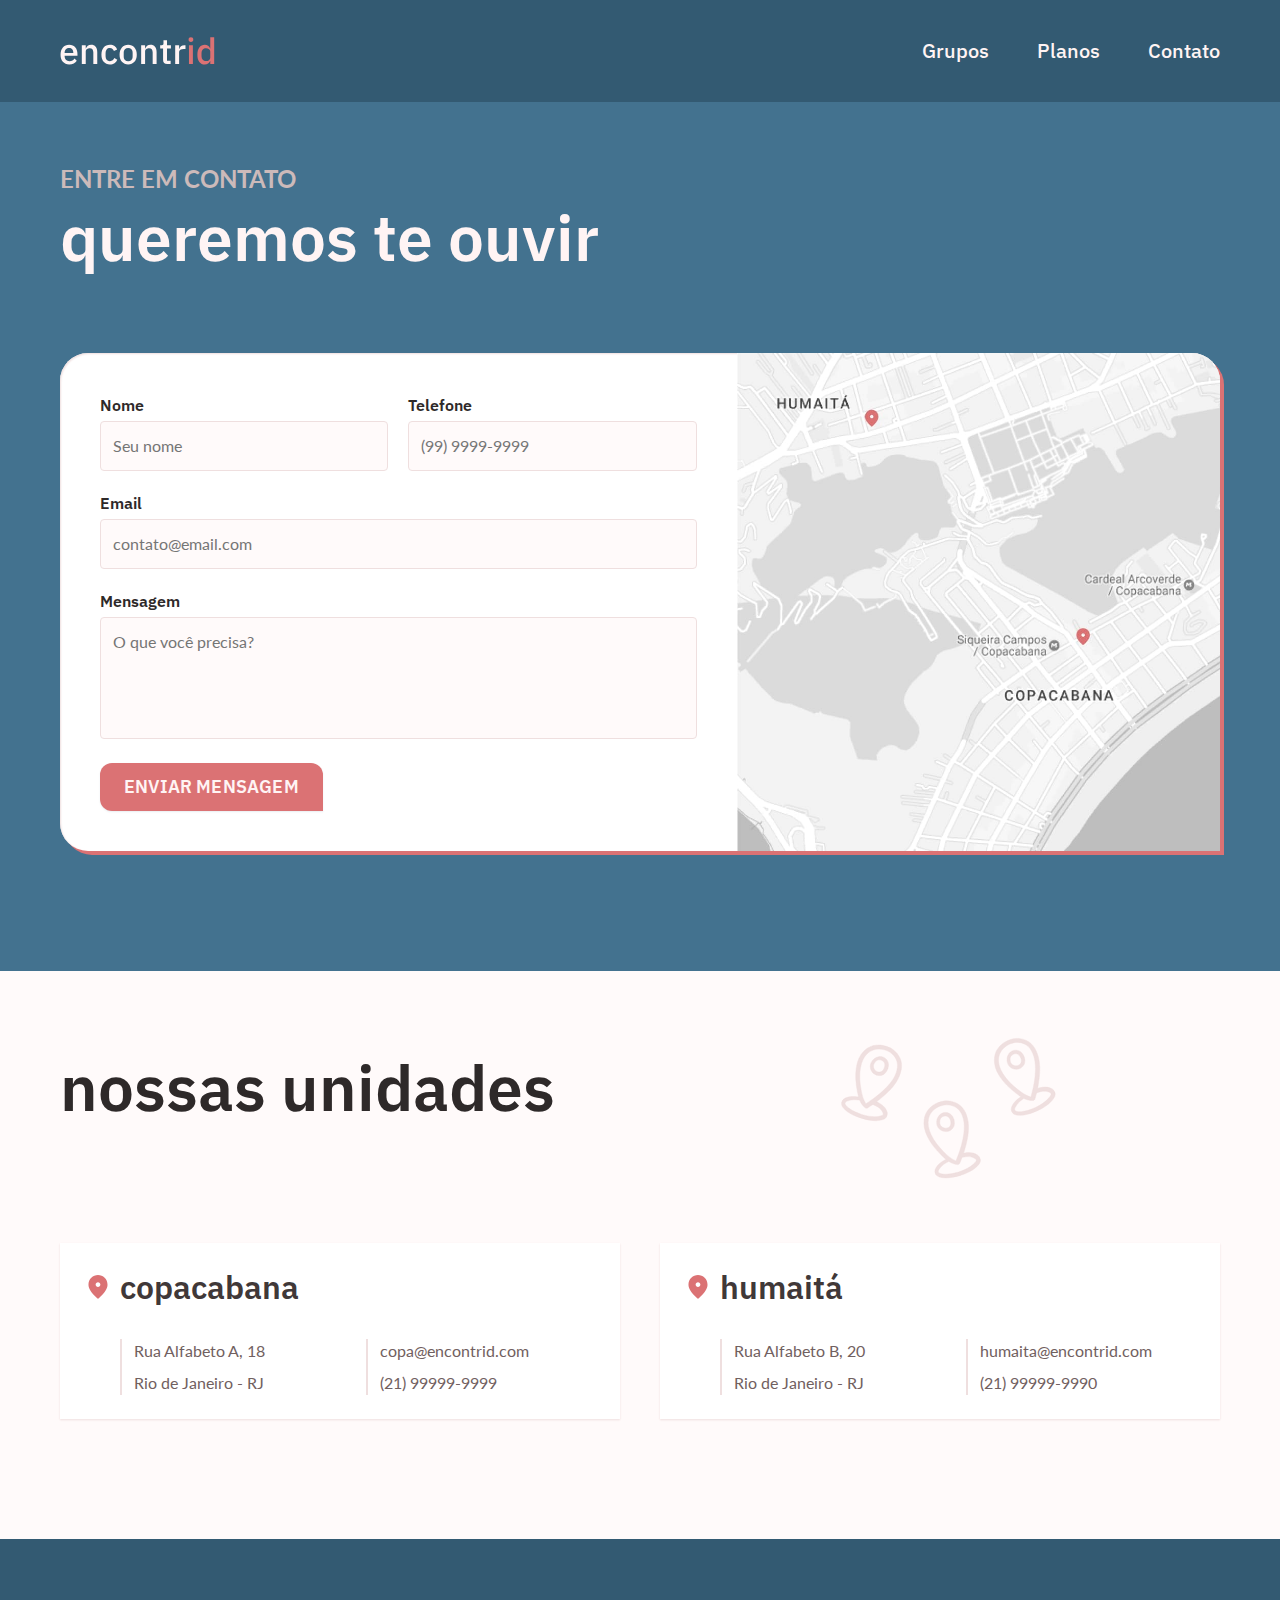
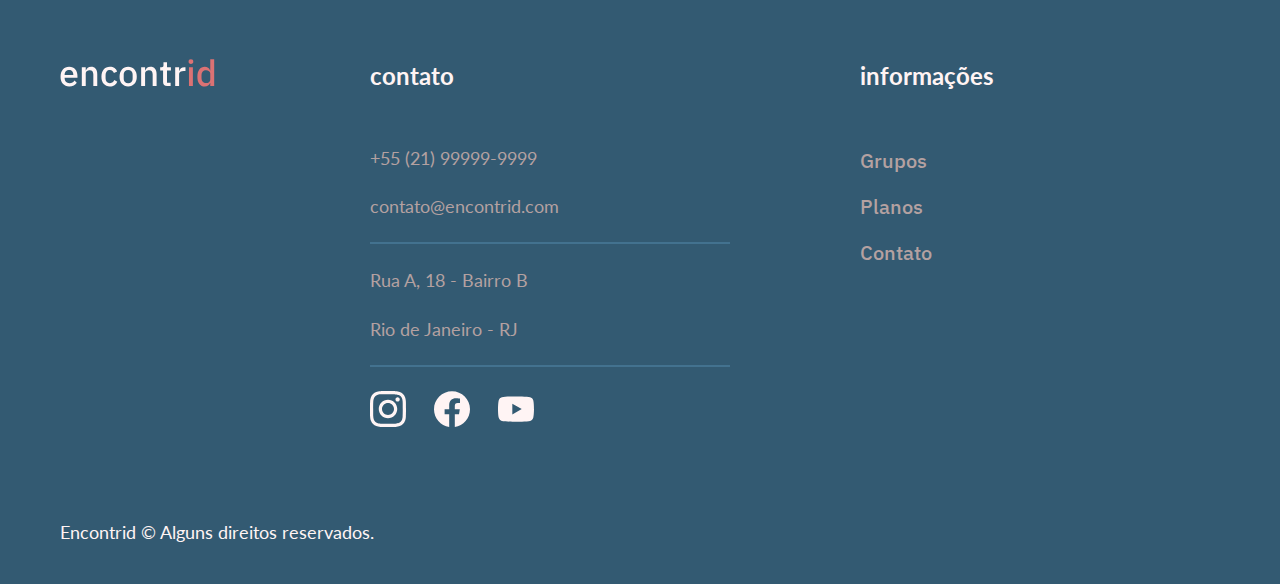
==== contact.html @ 27de003d "contact page" ====
<!DOCTYPE html>
<html lang="pt-br">
    <head>
        <meta charset="UTF-8">
        <meta name="viewport" content="width=device-width, initial-scale=1.0">
        <title>Contato | Encontrid</title>
        <meta name="description" content="Entre em contato conosco.">
        <link rel="stylesheet" href="./css/style.css">
    
        <link rel="preconnect" href="https://fonts.googleapis.com">
        <link rel="preconnect" href="https://fonts.gstatic.com" crossorigin>
        <link href="https://fonts.googleapis.com/css2?family=IBM+Plex+Sans:wght@500;600&family=Lato:wght@400;700&family=Merriweather:ital,wght@1,300&display=swap" rel="stylesheet">
    </head>
    <body>
        <header class="header-bg">
            <div class="header container">
                <a href="./">
                    <img src="./assets/img/encontrid.svg" alt="Encontrid">
                </a>
                <input id="header-menu-toggle" type="checkbox"/>
                <label class="header-menu-button-container" for="header-menu-toggle">
                    <div class="header-menu-button"></div>
                </label>
                <nav aria-label="primary">
                    <ul class="header-menu color-2 font-1-m">
                        <li><a href="./groups.html">Grupos</a></li>
                        <li><a href="./plans.html">Planos</a></li>
                        <li><a href="./contact.html">Contato</a></li>
                    </ul>
                </nav>
            </div>
        </header>
        <main class="contact-bg">
            <div class="title">
                <div class="container">
                    <p class="font-2-m-b color-4 all-caps">entre em contato</p>
                    <h1 class="font-1-xxl color-2">queremos te ouvir</h1>
                </div>
            </div>
            <div class="container padding-bottom">
                <div class="contact">
                    <section class="contact-form" aria-label="Formulário">
                        <form class="form" action="./contact.html">
                            <div>
                                <label for="name">Nome</label>
                                <input type="text" id="name" name="name" placeholder="Seu nome">
                            </div>
                            <div>
                                <label for="phone">Telefone</label>
                                <input type="text" id="phone" name="phone" placeholder="(99) 9999-9999">
                            </div>
                            <div class="col-2">
                                <label for="email">Email</label>
                                <input type="email" id="email" name="email" placeholder="contato@email.com">
                            </div>
                            <div class="col-2">
                                <label for="message">Mensagem</label>
                                <textarea rows="4" id="message" name="message" placeholder="O que você precisa?"></textarea>
                            </div>
                            <button class="button col-2">Enviar mensagem</button>
                        </form>
                    </section>
                    <section class="contact-map" aria-label="Sedes">
                        <img src="./assets/img/map.jpg" alt="Mapa com a localização das sedes em Copacabana e Humaitá">
                    </section>
                </div>
            </div>
        </main>
        <article class="address container padding-top padding-bottom">
            <h2 class="font-1-xxl color-10">nossas unidades</h2>
            <div class="address-item">
                <h3 class="font-1-l color-9">copacabana</h3>
                <div class="address-item-content font-2-xs color-7">
                    <p>Rua Alfabeto A, 18</p>
                    <p>Rio de Janeiro - RJ</p>
                </div>
                <div class="address-item-content font-2-xs color-7">
                    <a href="mailto:copa@encontrid.com">copa@encontrid.com</a>
                    <a href="tel:+5521999999999">(21) 99999-9999</a>
                </div>
            </div>
            <div class="address-item">
                <h3 class="font-1-l color-9">humaitá</h3>
                <div class="address-item-content font-2-xs color-7">
                    <p>Rua Alfabeto B, 20</p>
                    <p>Rio de Janeiro - RJ</p>
                </div>
                <div class="address-item-content font-2-xs color-7">
                    <a href="mailto:humaita@encontrid.com">humaita@encontrid.com</a>
                    <a href="tel:+5521999999990">(21) 99999-9990</a>
                </div>
            </div>
        </article>
        <footer class="footer-bg">
            <div class="footer container">
                <img src="./assets/img/encontrid.svg" alt="Encontrid">
                <div class="footer-contact">
                    <h3 class="font-2-m-b color-2">contato</h3>
                    <ul class="font-2-s color-5">
                        <li><a href="tel:+5521999999999">+55 (21) 99999-9999</a></li>
                        <li><a href="mailto:contato@encontrid.com">contato@encontrid.com</a></li>
                        <li>Rua A, 18 - Bairro B</li>
                        <li>Rio de Janeiro - RJ</li>
                    </ul>
                    <ul class="footer-socials">
                        <li>
                            <a href="./"><img src="./assets/icons/instagram.svg" alt="Instagram"></a>
                        </li>
                        <li>
                            <a href="./"><img src="./assets/icons/facebook.svg" alt="Facebook"></a>
                        </li>
                        <li>
                            <a href="./"><img src="./assets/icons/youtube.svg" alt="Youtube"></a>
                        </li>
                    </ul>
                </div>
                <div class="footer-infos">
                    <h3 class="font-2-m-b color-2">informações</h3>
                    <nav>
                        <ul class="font-1-m color-5">
                            <li><a href="./groups.html">Grupos</a></li>
                            <li><a href="./plans.html">Planos</a></li>
                            <li><a href="./contact.html">Contato</a></li>
                        </ul>
                    </nav>
                </div>
                <p class="footer-copy font-2-s color-2">Encontrid © Alguns direitos reservados.</p>
            </div>
        </footer>
    </body>
</html>
---- css/style.css ----
@import "./global/global.css";
@import "./utils/typography.css";
@import "./utils/colors.css";

@import "./global/header.css";
@import "./global/footer.css";

/* Utils */
@import "./utils/components.css";
@import "./utils/form.css";

/* Home */
@import "./home/intro.css";
@import "./home/methodology.css";
@import "./home/testimony.css";

/* Groups */
@import "./groups/groups-list.css";
@import "./groups/groups.css";

/* Plans */
@import "./plans/plans.css";
@import "./plans/questions.css";

/* Contact */
@import "./contact/contact.css";
@import "./contact/address.css";
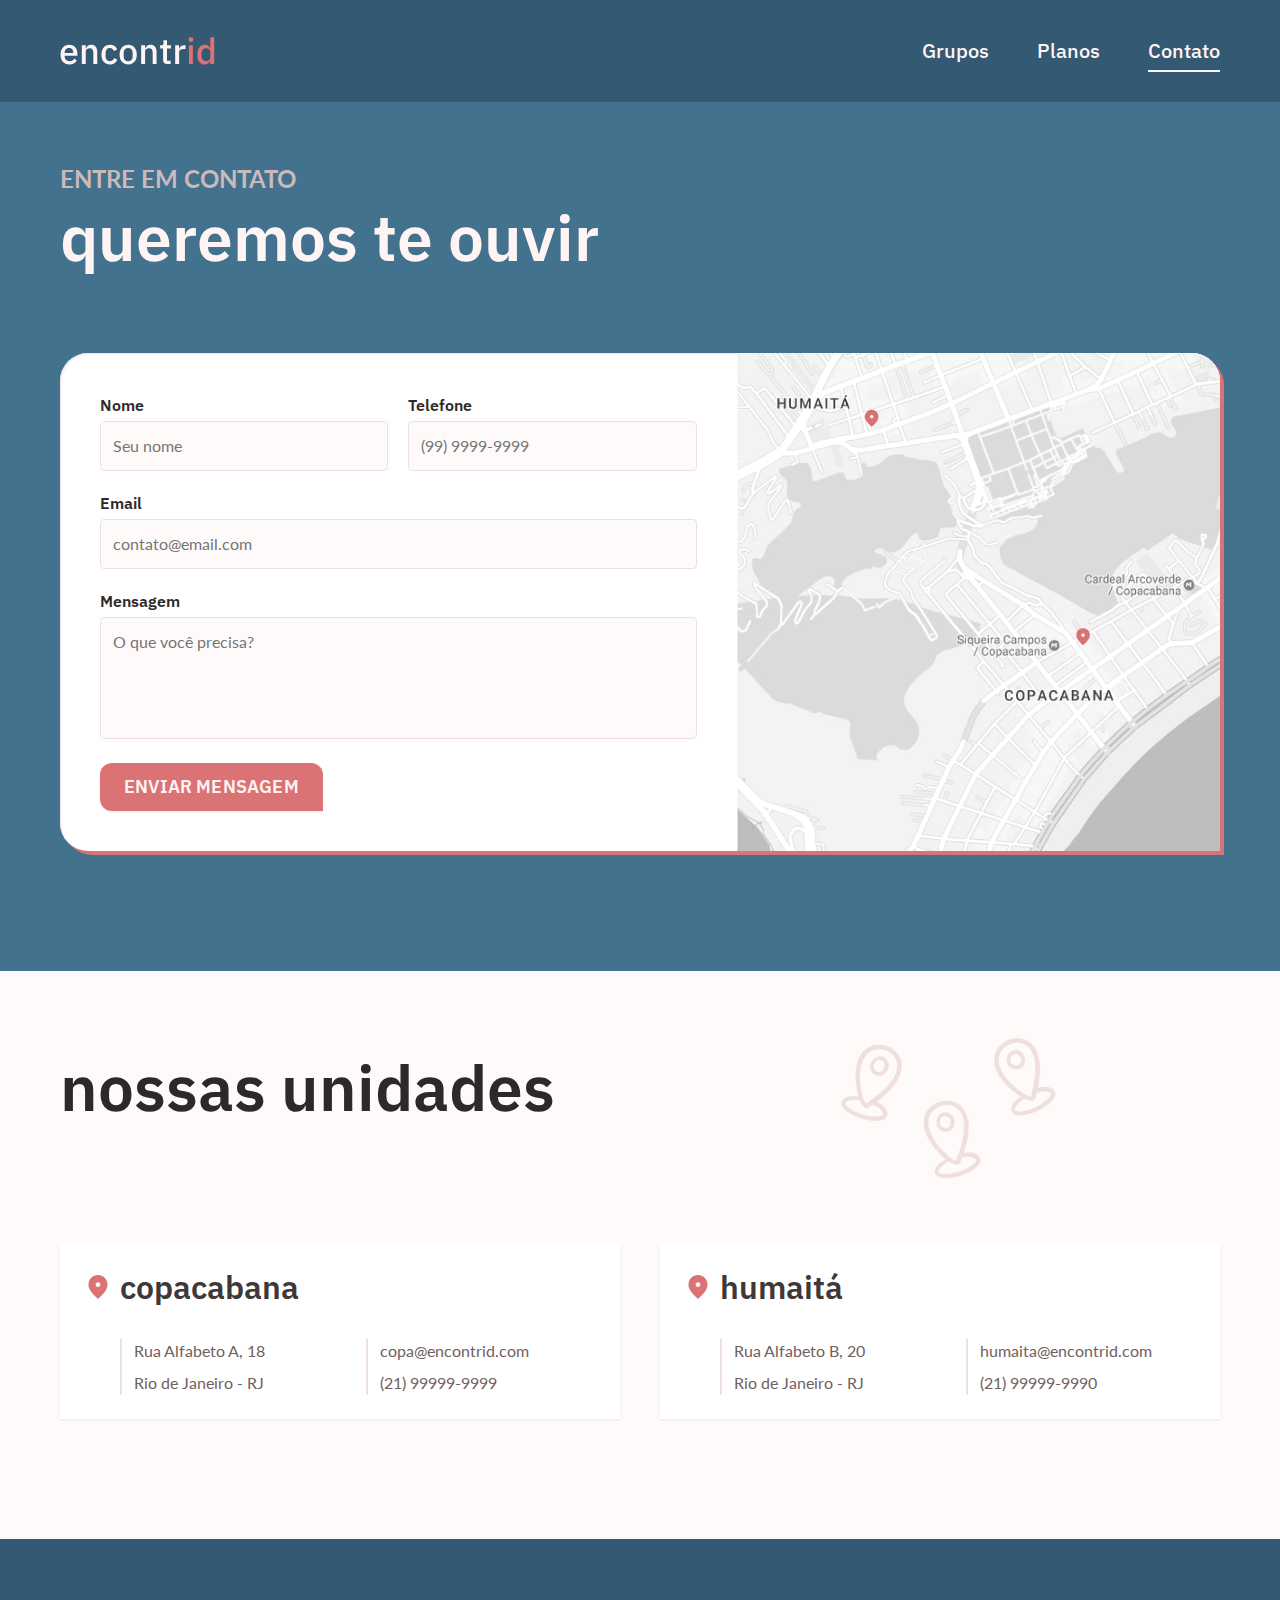
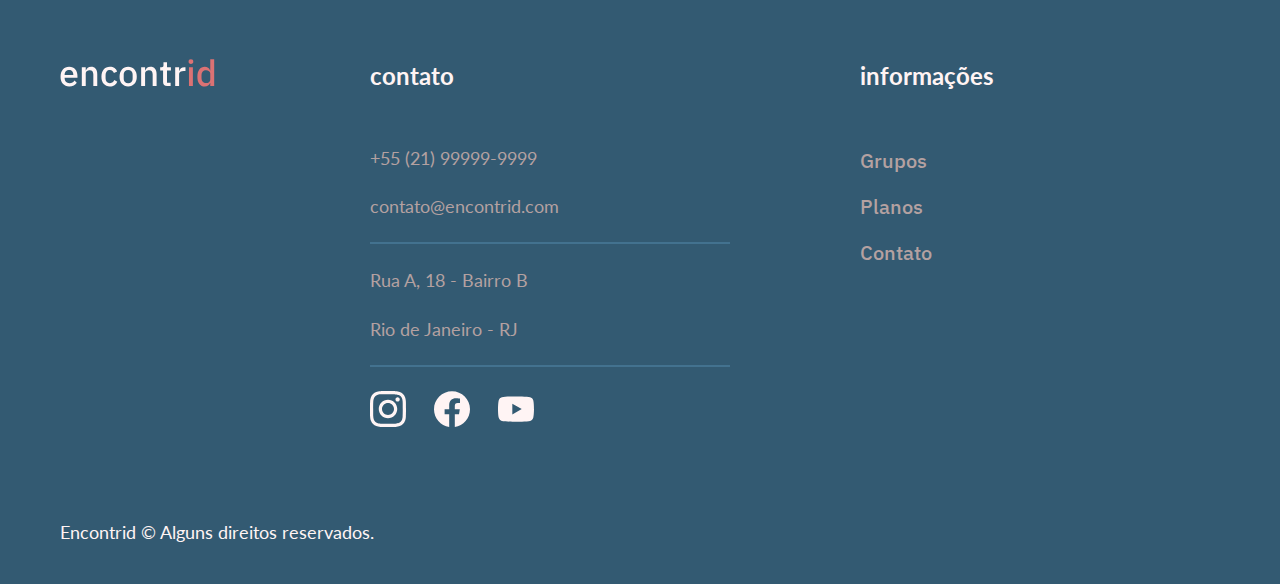
==== commit 01ae5937: "interactions added" ====
--- a/contact.html
+++ b/contact.html
@@ -5,17 +5,20 @@
         <meta name="viewport" content="width=device-width, initial-scale=1.0">
         <title>Contato | Encontrid</title>
         <meta name="description" content="Entre em contato conosco.">
+        <link rel="preload" href="./css/style.css" as="style">
         <link rel="stylesheet" href="./css/style.css">
-    
+
         <link rel="preconnect" href="https://fonts.googleapis.com">
         <link rel="preconnect" href="https://fonts.gstatic.com" crossorigin>
         <link href="https://fonts.googleapis.com/css2?family=IBM+Plex+Sans:wght@500;600&family=Lato:wght@400;700&family=Merriweather:ital,wght@1,300&display=swap" rel="stylesheet">
+
+        <script>document.documentElement.classList.add('js');</script>
     </head>
     <body>
         <header class="header-bg">
             <div class="header container">
                 <a href="./">
-                    <img src="./assets/img/encontrid.svg" alt="Encontrid">
+                    <img src="./assets/img/encontrid.svg" width="155" height="28" alt="Encontrid">
                 </a>
                 <input id="header-menu-toggle" type="checkbox"/>
                 <label class="header-menu-button-container" for="header-menu-toggle">
@@ -61,7 +64,7 @@
                         </form>
                     </section>
                     <section class="contact-map" aria-label="Sedes">
-                        <img src="./assets/img/map.jpg" alt="Mapa com a localização das sedes em Copacabana e Humaitá">
+                        <img src="./assets/img/map.jpg" width="1042" height="976" alt="Mapa com a localização das sedes em Copacabana e Humaitá">
                     </section>
                 </div>
             </div>
@@ -93,7 +96,7 @@
         </article>
         <footer class="footer-bg">
             <div class="footer container">
-                <img src="./assets/img/encontrid.svg" alt="Encontrid">
+                <img src="./assets/img/encontrid.svg" width="155" height="28" alt="Encontrid">
                 <div class="footer-contact">
                     <h3 class="font-2-m-b color-2">contato</h3>
                     <ul class="font-2-s color-5">
@@ -104,13 +107,13 @@
                     </ul>
                     <ul class="footer-socials">
                         <li>
-                            <a href="./"><img src="./assets/icons/instagram.svg" alt="Instagram"></a>
+                            <a href="./"><img src="./assets/icons/instagram.svg" width="36" height="37" alt="Instagram"></a>
                         </li>
                         <li>
-                            <a href="./"><img src="./assets/icons/facebook.svg" alt="Facebook"></a>
+                            <a href="./"><img src="./assets/icons/facebook.svg" width="36" height="37" alt="Facebook"></a>
                         </li>
                         <li>
-                            <a href="./"><img src="./assets/icons/youtube.svg" alt="Youtube"></a>
+                            <a href="./"><img src="./assets/icons/youtube.svg" width="36" height="37" alt="Youtube"></a>
                         </li>
                     </ul>
                 </div>
@@ -127,5 +130,6 @@
                 <p class="footer-copy font-2-s color-2">Encontrid © Alguns direitos reservados.</p>
             </div>
         </footer>
+        <script src="./js/script.js"></script>
     </body>
 </html>
--- a/css/style.css
+++ b/css/style.css
@@ -25,3 +25,6 @@
 /* Contact */
 @import "./contact/contact.css";
 @import "./contact/address.css";
+
+/* Registration */
+@import "./registration/registration.css";
--- a/css/style.css
+++ b/css/style.css
@@ -25,3 +25,6 @@
 /* Contact */
 @import "./contact/contact.css";
 @import "./contact/address.css";
+
+/* Registration */
+@import "./registration/registration.css";
